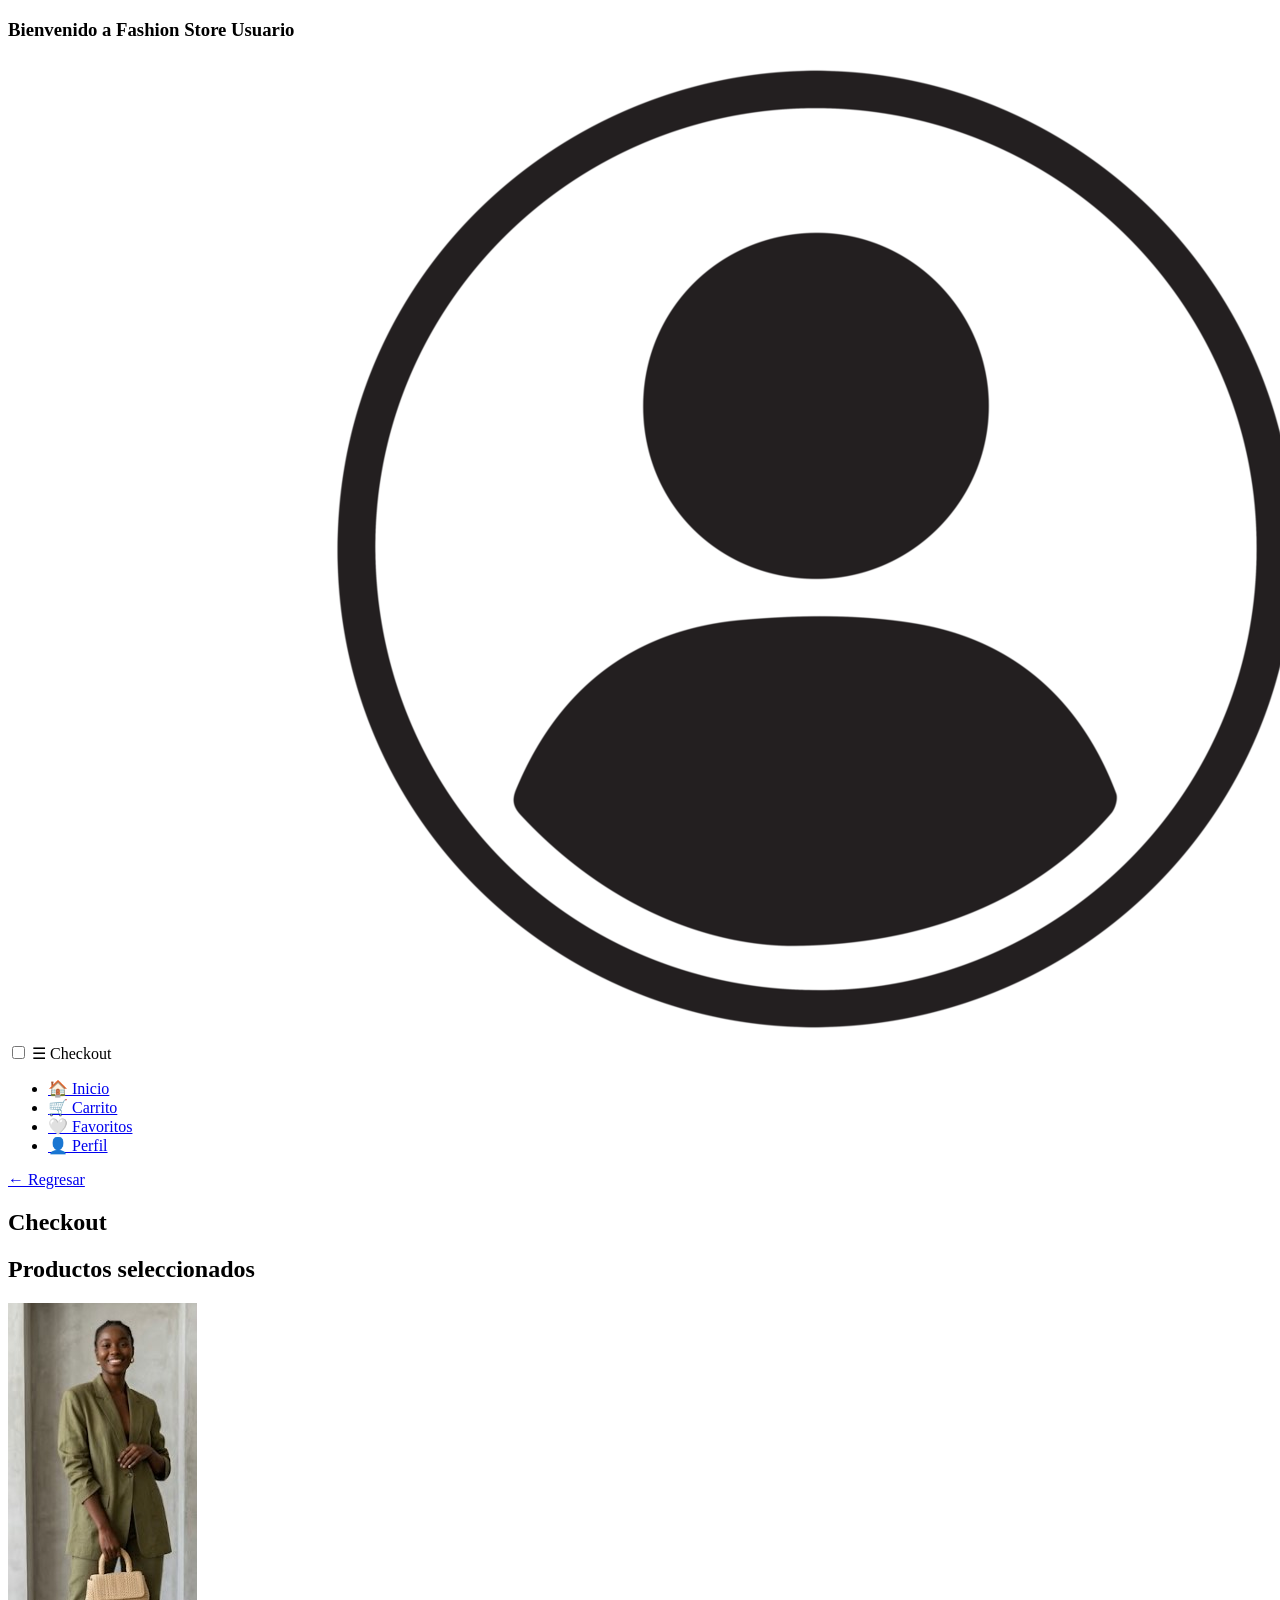
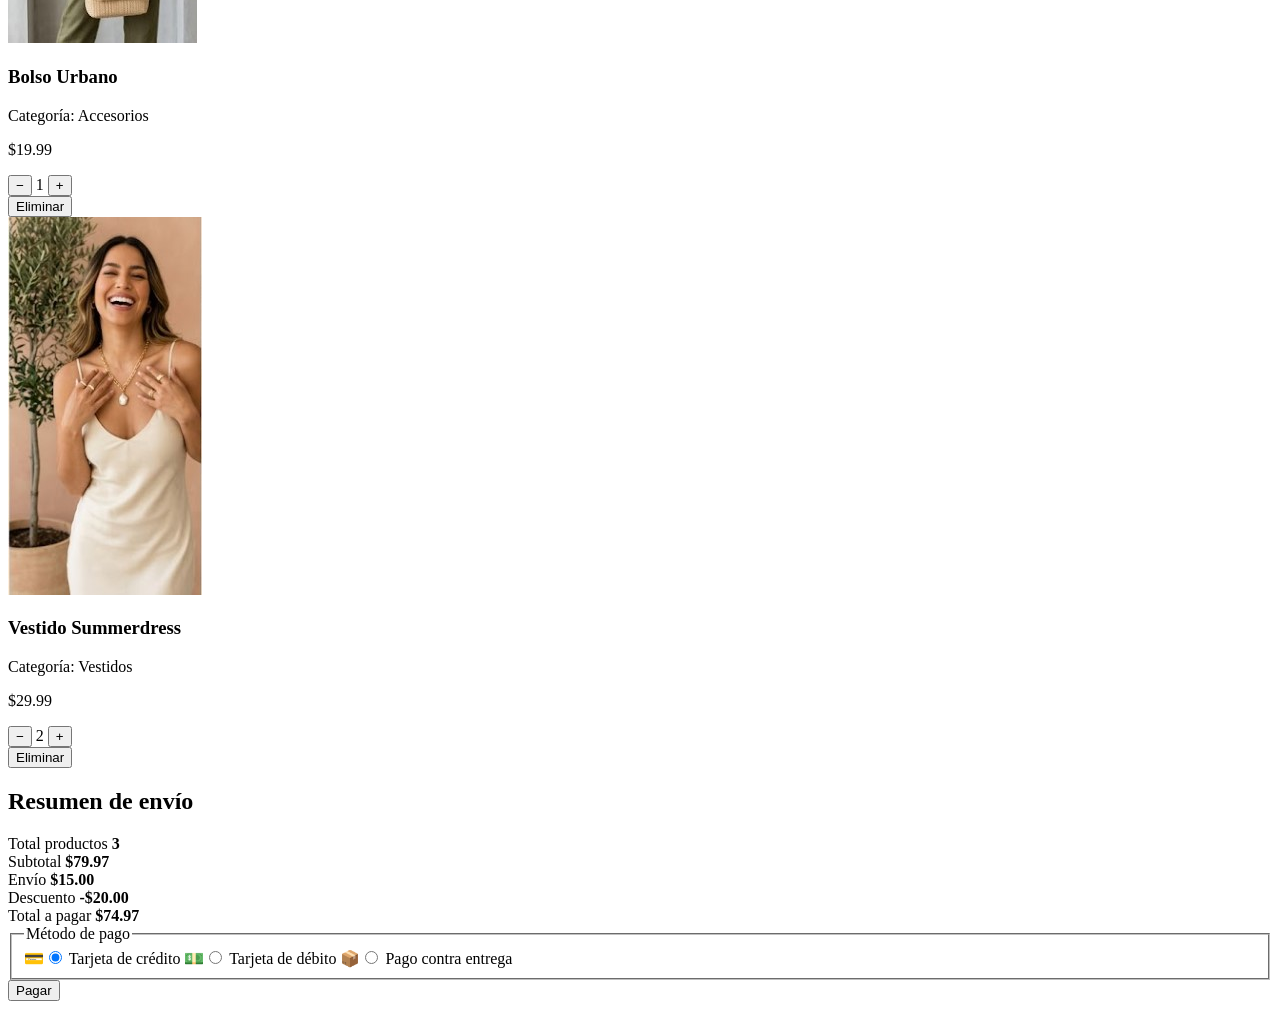
==== fashion_store/views/checkout.html @ 87127357 "feat:(CODING) agregando nuevo codigo para nuevos archivos" ====
<!--Pagina de carrito de compras-->
<!DOCTYPE html>
<html lang="es">
<head>
    <meta charset="UTF-8">
    <meta name="viewport" content="width=device-width, initial-scale=1.0">
    <meta name="description" content="Página de checkout de Fashion Store">
    <title>Checkout</title>
    <link rel="stylesheet" href="../css/checkout.css">
</head>
<body>
    <header class="header">
        <h3 class="welcome-message">Bienvenido a Fashion Store Usuario</h3>
        <img src="../storage/img/userIcon.webp" alt="Ícono de usuario" class="user-picture">
    </header>

    <nav class="mobile-menu">
        <div class="mobile-menu-toggle">
            <input type="checkbox" id="menu-toggle" class="menu-toggle">
            <label for="menu-toggle" class="burguer">☰ Checkout</label>
        </div>
        <ul class="menu">
            <li><a href="../index.html">🏠 Inicio</a></li>
            <li><a href="./checkout.html">🛒 Carrito</a></li>
            <li><a href="./details.html">🤍 Favoritos</a></li>
            <li><a href="#perfil">👤 Perfil</a></li>
        </ul>
    </nav>

    <main class="checkout-page">
        <section class="checkout-header">
            <a href="#back" class="back-button">← Regresar</a>
            <h1>Checkout</h1>
        </section>

        <div class="checkout-layout">
            <section class="cart-items" id="carrito">
                <h2>Productos seleccionados</h2>

                <article class="cart-card">
                    <img src="../storage/img/product1.jpg" alt="Bolso Beige" class="product-image">
                    <div class="product-info">
                        <h3 class="product-title">Bolso Urbano</h3>
                        <p class="product-category">Categoría: Accesorios</p>
                        <p class="product-price" type="number">$19.99</p>
                        <div class="product-controls">
                            <div class="quantity-control">
                                <button type="button" class="iterate">−</button>
                                <span>1</span>
                                <button type="button" class="iterate">+</button>
                            </div>
                            <button type="button" class="remove-button">Eliminar</button>
                        </div>
                    </div>
                </article>

                <article class="cart-card">
                    <img src="../storage/img/product2.jpg" alt="Vestidos" class="product-image">
                    <div class="product-info">
                        <h3 class="product-title">Vestido Summerdress</h3>
                        <p class="product-category">Categoría: Vestidos</p>
                        <p class="product-price" type="number">$29.99</p>
                        <div class="product-controls">
                            <div class="quantity-control">
                                <button type="button" class="iterate">−</button>
                                <span>2</span>
                                <button type="button" class="iterate">+</button>
                            </div>
                            <button type="button" class="remove-button">Eliminar</button>
                        </div>
                    </div>
                </article>
            </section>

            <aside class="order-summary">
                <h2>Resumen de envío</h2>
                <div class="summary-row">
                    <span>Total productos</span>
                    <strong>3</strong>
                </div>
                <div class="summary-row">
                    <span>Subtotal</span>
                    <strong>$79.97</strong>
                </div>
                <div class="summary-row">
                    <span>Envío</span>
                    <strong>$15.00</strong>
                </div>
                <div class="summary-row discount-row">
                    <span>Descuento</span>
                    <strong>-$20.00</strong>
                </div>
                <div class="summary-row total-row">
                    <span>Total a pagar</span>
                    <strong>$74.97</strong>
                </div>

                <fieldset class="payment-methods">
                    <legend>Método de pago</legend>
                    <label>💳<input type="radio" name="payment" checked> Tarjeta de crédito</label>
                    <label>💵<input type="radio" name="payment"> Tarjeta de débito</label>
                    <label>📦<input type="radio" name="payment"> Pago contra entrega</label>
                </fieldset>

                <button type="button" class="btn-pay">Pagar</button>
                </div>
            </aside>
        </div>
    </main>
</body>
</html>
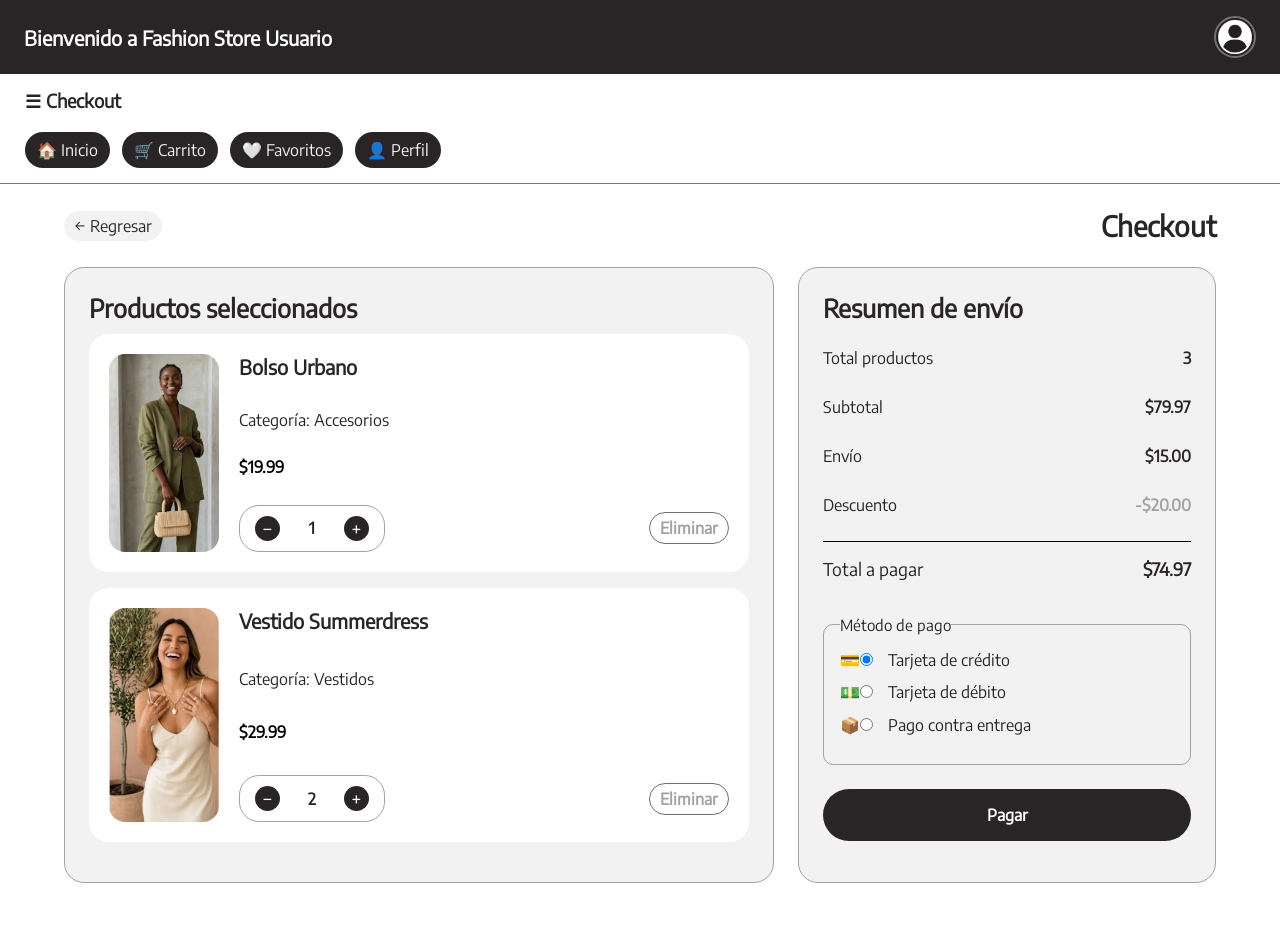
==== commit 0f1f5388: "fix: adjusting code from main" ====
--- a/fashion_store/views/checkout.html
+++ b/fashion_store/views/checkout.html
@@ -26,6 +26,8 @@
             <li><a href="#perfil">👤 Perfil</a></li>
         </ul>
     </nav>
+
+    
 
     <main class="checkout-page">
         <section class="checkout-header">
--- a/fashion_store/css/checkout.css
+++ b/fashion_store/css/checkout.css
@@ -0,0 +1,381 @@
+@import url("./variables.css");
+
+@font-face {
+  font-family: 'EncodeSans';
+  src: url('../storage/font/static/EncodeSans-Regular.ttf');
+  font-weight: normal;
+  font-style: normal;
+  font-display: swap; 
+}
+
+
+/* Base global */
+* {
+    margin: 0;
+    padding: 0;
+    box-sizing: border-box;
+}
+
+html {
+    scroll-behavior: smooth;
+}
+
+body {
+    font-family: "EncodeSans", EncodeSans-Regular;
+    background-color: var(light-grey);
+    color: var(--primary-color, #333);
+    min-height: 100%;
+}
+
+a {
+    color: inherit;
+    text-decoration: none;
+}
+
+button,
+input[type='radio'] {
+    font: inherit;
+}
+
+button {
+    cursor: pointer;
+    border: none;
+}
+
+img {
+    display: block;
+    max-width: 100%;
+}
+
+/* Header */
+.header {
+    display: flex;
+    justify-content: space-between;
+    align-items: center;
+    padding: 1rem 1.5rem;
+    background-color: var(--primary-color, #333);
+    color: #ffffff;
+}
+
+.welcome-message {
+    font-size: 20px;
+}
+
+.user-picture {
+    width: 42px;
+    height: 42px;
+    border-radius: 50%;
+    object-fit: cover;
+    border: 2px solid rgba(255, 255, 255, 0.35);
+} 
+
+
+
+
+/* Navegación */
+.mobile-menu {
+    position: relative;
+    padding: 15px 25px;
+    background-color: #ffffff;
+    border-bottom: 1px solid var(--primary-color-grey, #787676);
+}
+
+.mobile-menu-toggle {
+    display: flex;
+    align-items: center;
+    justify-content: space-between;
+}
+
+.menu-toggle {
+    display: none;
+}
+
+.burguer {
+    font-size: 1.15rem;
+    font-weight: 700;
+    color: var(--primary-color);
+    cursor: pointer;
+}
+
+.menu {
+    margin-top: 20px;
+    display: flex;
+    flex-wrap: wrap;
+    gap: 0.75rem;
+}
+
+.menu-toggle:checked ~ .menu {
+    display: flex;
+}
+
+.menu li {
+    list-style: none;
+}
+
+.menu a {
+    display: inline-block;
+    background: var(--primary-color, #333);
+    color: var(--light-grey, #fafafc );
+    padding: 8px 12px;
+    border-radius: 20px;
+    transition: transform 0.2s ease, background-color 0.2s ease;
+}
+
+.menu a:hover {
+    transform: translateY(-1px);
+    background-color: var(--light-grey, #A3A1A2);
+    color: #333;
+}
+
+/* Layout principal */
+.checkout-page {
+    max-width: 1200px;
+    margin: 1.5rem auto 3rem;
+    padding: 0 1.5rem;
+}
+
+.checkout-header {
+    display: flex;
+    align-items: center;
+    justify-content: space-between;
+    gap: 1rem;
+    margin-bottom: 1.5rem;
+}
+
+.back-button {
+    display: inline-flex;
+    align-items: center;
+    gap: 12px;
+    background-color: var(--light-grey);
+    color: var(--primary-color);
+    padding: 5px 10px;
+    border-radius: 999px;
+}
+
+.checkout-header h1 {
+    font-size: clamp(1.75rem, 2vw, 2.3rem);
+}
+
+.checkout-layout {
+    display: grid;
+    grid-template-columns: 1.7fr 1fr;
+    gap: 1.5rem;
+}
+
+.cart-items,
+.order-summary {
+    background-color: var(--light-grey);
+    border: 1px solid var(--medium-grey);
+    border-radius: 20px;
+    padding: 1.5rem;
+    box-shadow: var(--shadow-color);
+}
+
+.cart-items h2,
+.order-summary h2 {
+    margin-bottom: 10px;
+    font-size: 25px;
+}
+
+/* Tarjetas de producto */
+.cart-card {
+    display: grid;
+    grid-template-columns: 110px 1fr;
+    gap: 20px;
+    padding: 20px;
+    margin-bottom: 1rem;
+    border: 1px solid var(--border-color);
+    border-radius: 20px;
+    background-color: white;
+}
+
+.product-image {
+    min-height: 110px;
+    object-fit: cover;
+    border-radius: 16px;
+}
+.product-image:active{
+    transform: scale(1.4);
+    z-index: 100%;
+}
+
+.product-info {
+    display: flex;
+    flex-direction: column;
+    justify-content: space-between;
+}
+
+.product-title {
+    font-size: 20px;
+    margin-bottom: 10px;
+}
+
+.product-category,
+.product-price {
+    color: var(--primary-color);
+    margin-bottom: 0.45rem;
+}
+
+.product-price {
+    font-weight: 700;
+    color: black;
+}
+
+.product-controls {
+    display: flex;
+    flex-wrap: wrap;
+    gap: 20px;
+    justify-content: space-between;
+    align-items: center;
+}
+
+.quantity-control {
+    display: inline-flex;
+    align-items: center;
+    gap: 20px;
+    border: 1px solid var(--medium-grey);
+    border-radius: 20px;
+    padding: 10px 15px;
+    background: #ffffff;
+}
+
+.quantity-control button {
+    width: 25px;
+    height: 25px;
+    border-radius: 50%;
+    font-size: 20px;
+    text-align: center;
+    background-color: var(--primary-color);
+    color: #ffffff;
+}
+.iterate:active{
+        transform: rotate3d(25px);
+        background-color: #787676;
+        color: #ffffff;
+}
+
+.quantity-control span {
+    min-width: 24px;
+    text-align: center;
+    font-weight: 700;
+}
+
+.remove-button {
+    background-color: transparent;
+    color: var(--medium-grey);
+    font-weight: 700;
+    padding: 5px 10px;
+    border-radius: 999px;
+    border: 1px solid rgba(0, 0, 0, 0.565);
+}
+
+.remove-button:active{
+        transform: rotate3d(25px);
+        background-color: #787676;
+        color: #ffffff;
+}
+
+/* Resumen de pedido */
+.summary-row {
+    display: flex;
+    justify-content: space-between;
+    align-items: center;
+    padding: 0.9rem 0;
+    border-bottom: 1px solid var(--border-color);
+}
+
+.discount-row strong {
+    color: var(--medium-grey);
+}
+
+.total-row {
+    border-top: 1px solid black;
+    font-size: 1.1rem;
+    margin-top: 0.75rem;
+    padding-top: 1rem;
+}
+
+.order-summary p,
+.order-summary legend {
+    font-size: 0.95rem;
+    color: var(--primary-color);
+}
+
+.payment-methods {
+    margin: 1.25rem 0 1.5rem;
+    border: 1px solid var(--medium-grey);
+    border-radius: 10px;
+    padding: 1rem;
+}
+
+.payment-methods label {
+    display: block;
+    margin-bottom: 0.8rem;
+    cursor: pointer;
+    color: var(--text-color);
+}
+
+.payment-methods input {
+    margin-right: 0.65rem;
+}
+
+.btn-pay {
+    width: 100%;
+    display: inline-flex;
+    justify-content: center;
+    align-items: center;
+    background-color: var(--primary-color);
+    color: #ffffff;
+    padding: 1rem 0;
+    border-radius: 999px;
+    font-size: 1rem;
+    font-weight: 700;
+}
+.btn-pay:active{
+        transform: rotate3d(25px);
+        background-color: #787676;
+        color: #ffffff;
+}
+
+.confirmation-box {
+    margin-top: 1.25rem;
+    padding: 1rem;
+    border-radius: var(--radius-sm);
+    border: 1px dashed var(--border-color);
+    background-color: #fafafc;
+}
+
+/* Responsive */
+@media (max-width: 900px) {
+    .checkout-layout {
+        grid-template-columns: 1fr;
+    }
+}
+
+@media (max-width: 640px) {
+    .checkout-page {
+        padding: 20px ;
+    }
+
+    .cart-card {
+        grid-template-columns: 1fr;
+    }
+
+    .product-controls {
+        flex-direction: column;
+        align-items: flex-start;
+    }
+}
+
+/*mobile menu*/
+@media (max-width: 600px) {
+    .menu {
+    
+    position: fixed;
+    bottom: 2%;
+    flex-direction: row;
+    background-color: #333;
+    border-radius: 18px;
+    opacity: 0.9;
+    }
+}
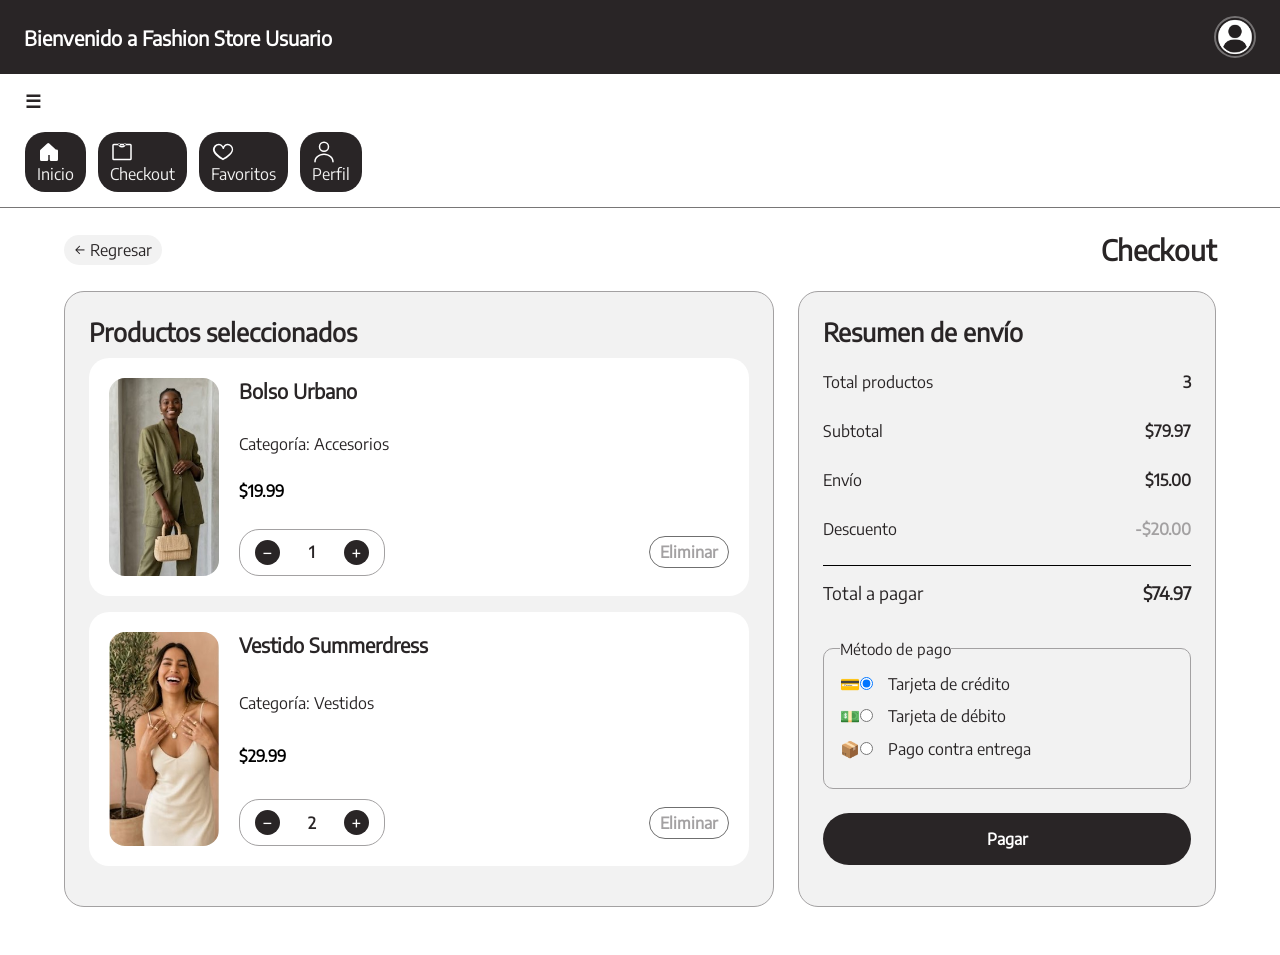
==== commit 5f6a479f: "Feat: menu changes done" ====
--- a/fashion_store/views/checkout.html
+++ b/fashion_store/views/checkout.html
@@ -17,13 +17,13 @@
     <nav class="mobile-menu">
         <div class="mobile-menu-toggle">
             <input type="checkbox" id="menu-toggle" class="menu-toggle">
-            <label for="menu-toggle" class="burguer">☰ Checkout</label>
+            <label for="menu-toggle" class="burguer">☰</label>
         </div>
         <ul class="menu">
-            <li><a href="../index.html">🏠 Inicio</a></li>
-            <li><a href="./checkout.html">🛒 Carrito</a></li>
-            <li><a href="./details.html">🤍 Favoritos</a></li>
-            <li><a href="#perfil">👤 Perfil</a></li>
+            <li><a href="./index.html"><span class="button-icon"><img src="../storage/img/icons/white1.svg" class="icon"></span><span class="menu-name">Inicio</span></a></li>
+            <li><a href="./fashion_store/views/checkout.html"><span class="button-icon"><img src="../storage/img/icons/white4.svg" class="icon"></span><span class="menu-name">Checkout</span></a></li>
+            <li><a href="./fashion_store/views/details.html"><span class="button-icon"><img src="../storage/img/icons/white5.svg" class="icon"></span><span class="menu-name">Favoritos</span></a></li>
+            <li><a href="#perfil"><span class="button-icon"><img src="../storage/img/icons/white6.svg" class="icon"></span><span class="menu-name">Perfil</span></a></li>
         </ul>
     </nav>
 
